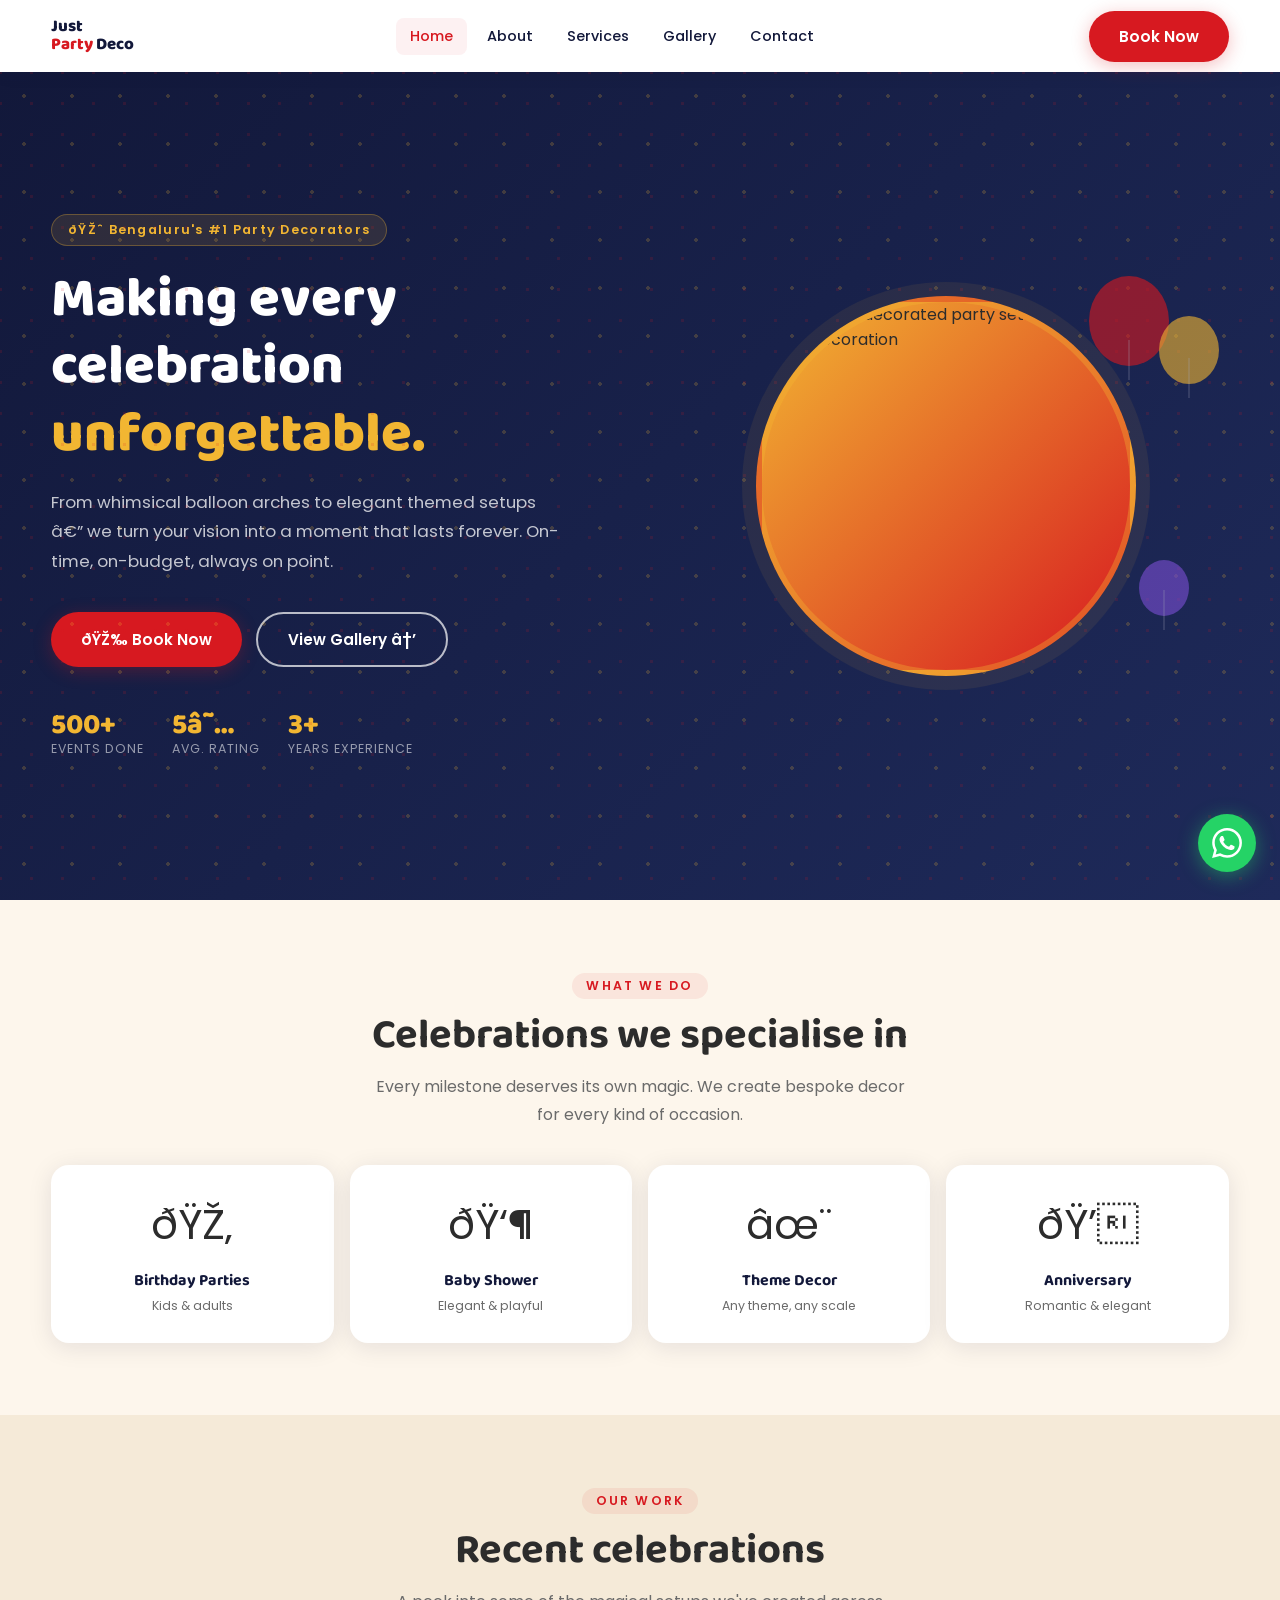
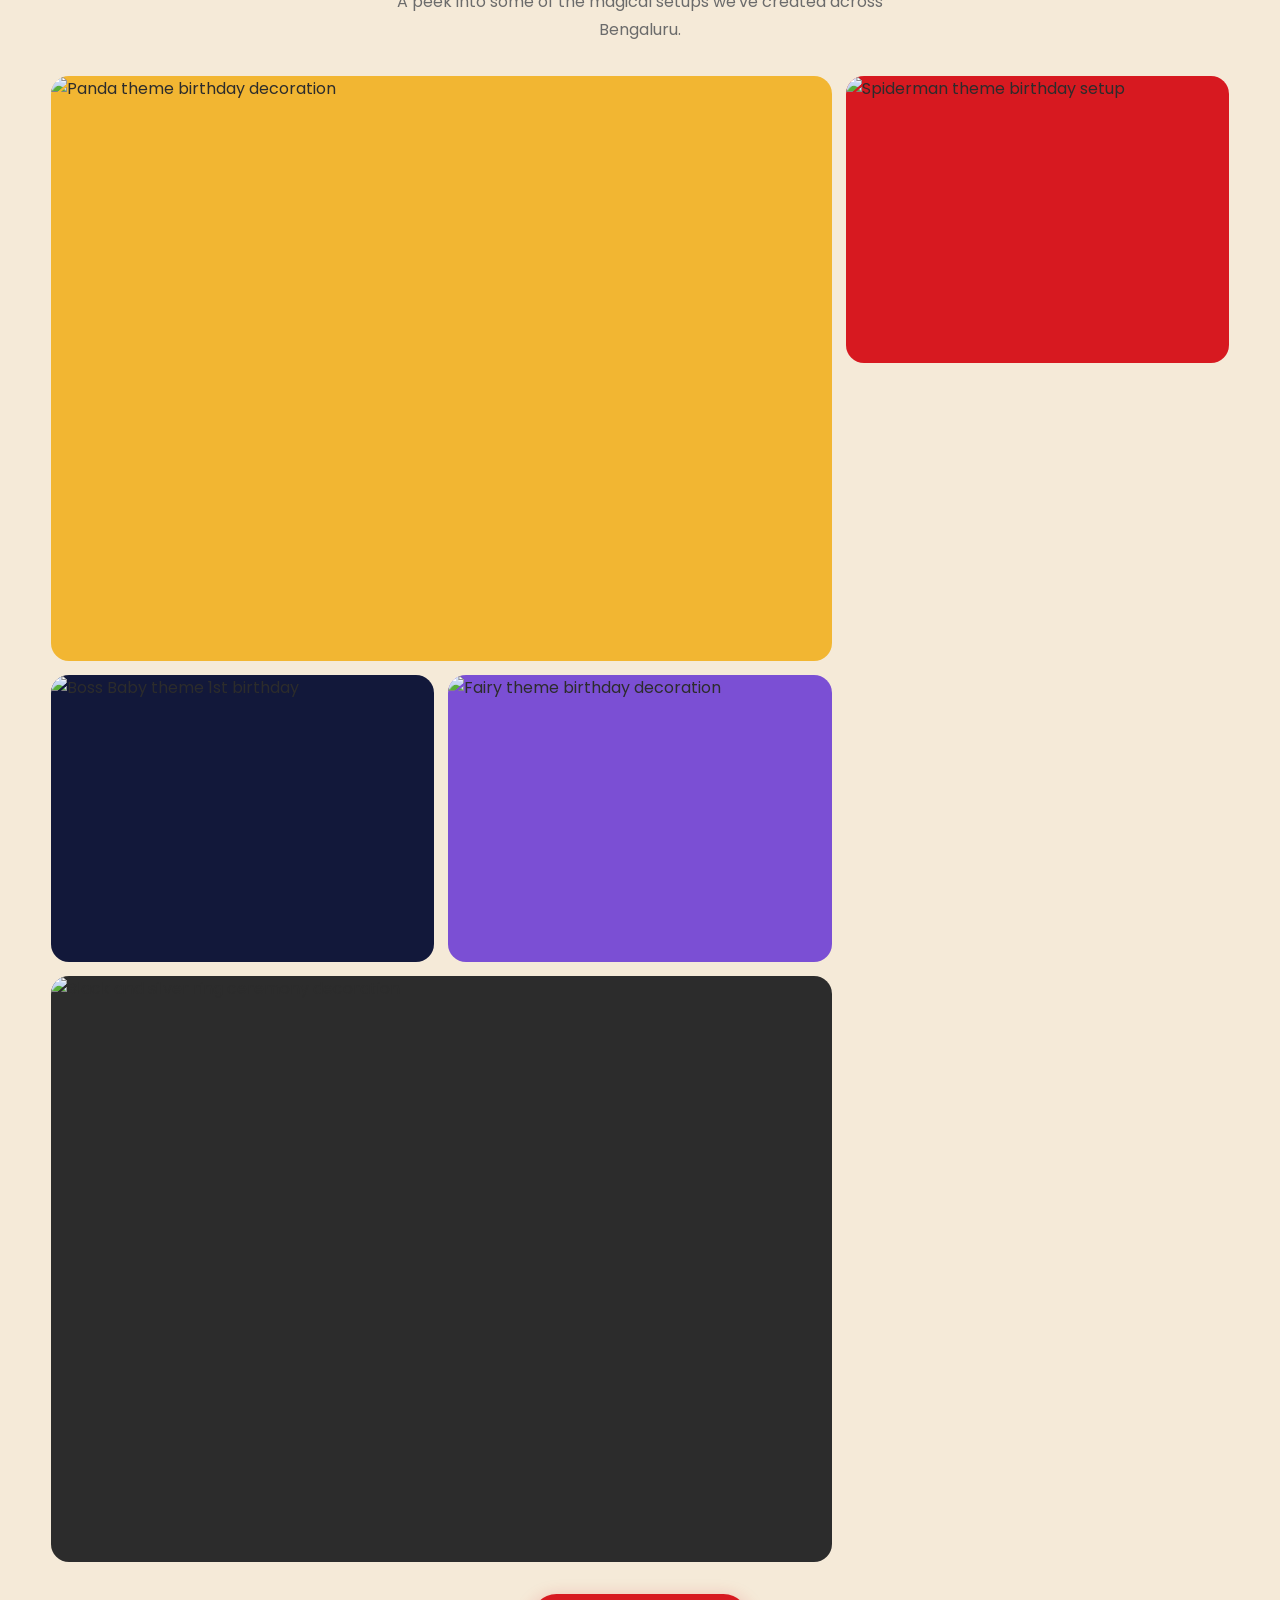
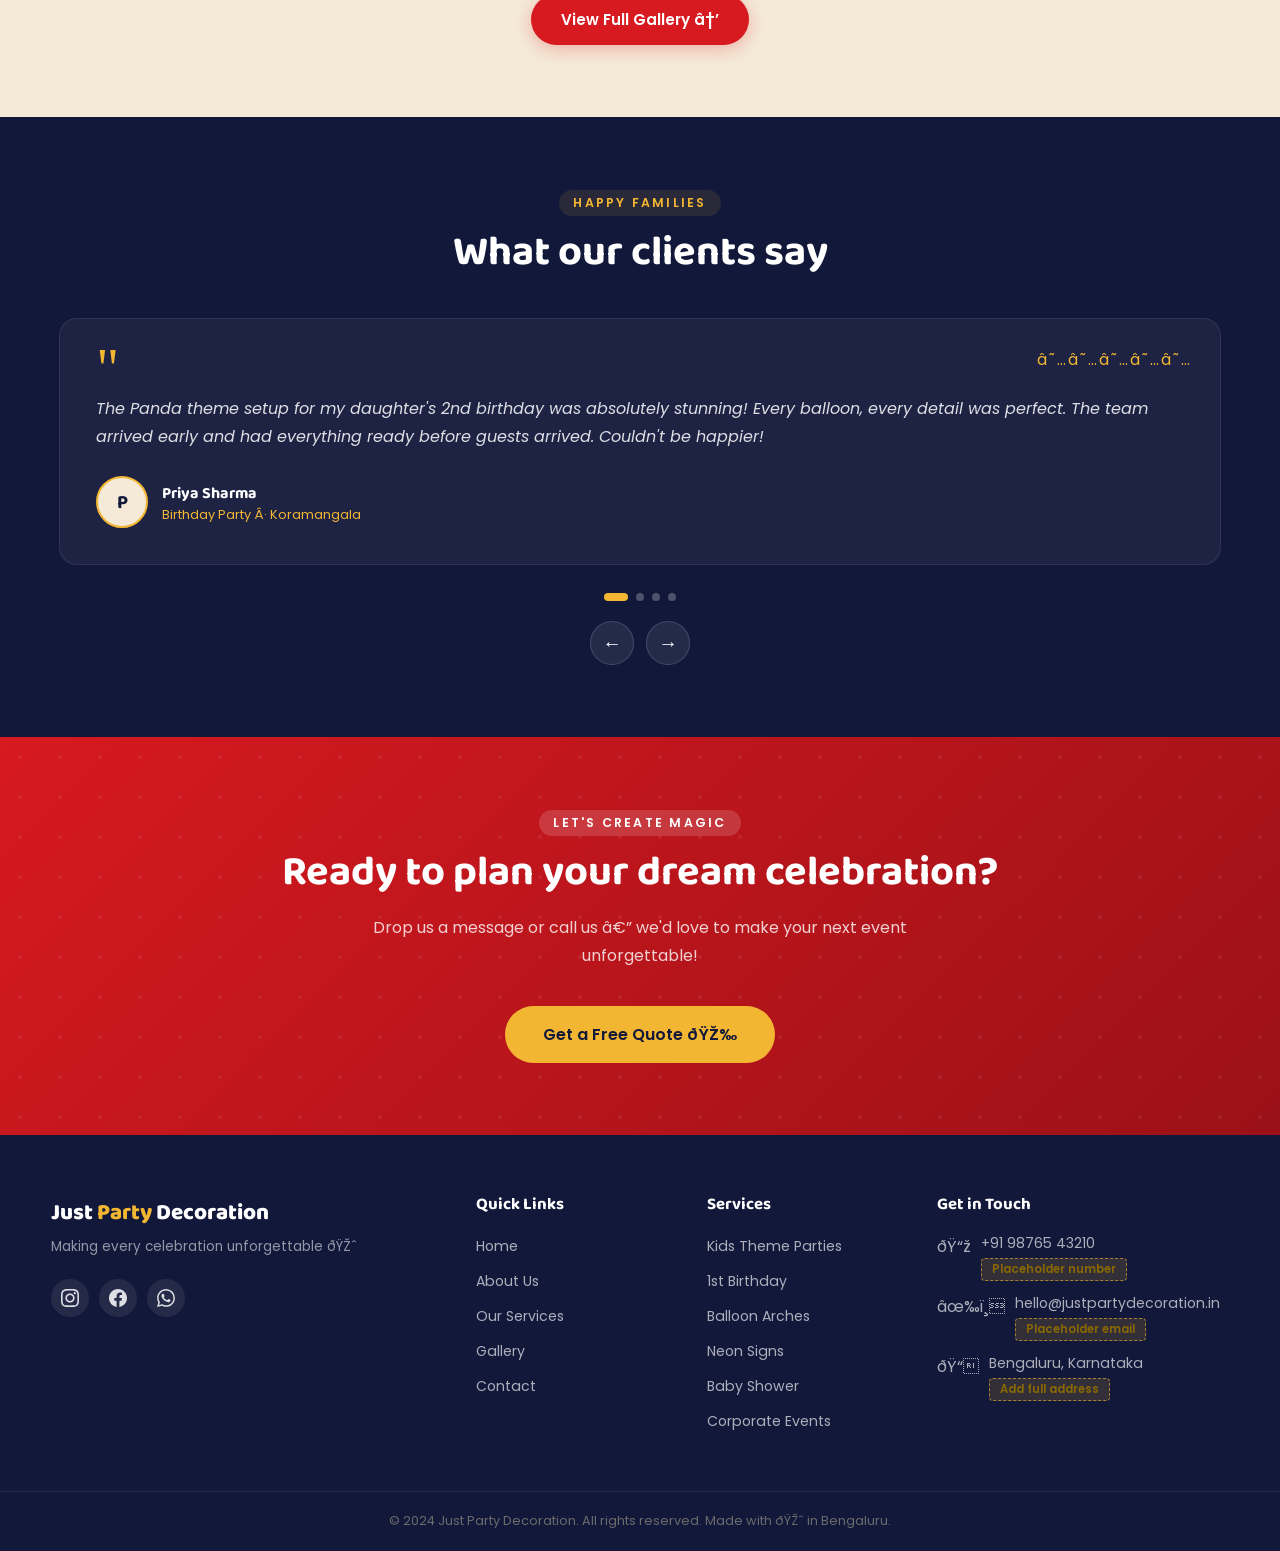
==== public/site/index.html @ d8de7f72 "updated commit" ====
﻿<!DOCTYPE html>
<html lang="en">
<head>
  <!-- â”€â”€ SEO Meta Tags â”€â”€â”€â”€â”€â”€â”€â”€â”€â”€â”€â”€â”€â”€â”€â”€â”€â”€â”€â”€â”€â”€â”€â”€â”€â”€â”€â”€â”€â”€â”€â”€â”€â”€â”€â”€â”€ -->
  <meta charset="UTF-8" />
  <meta name="viewport" content="width=device-width, initial-scale=1.0" />
  <title>Just Party Decoration â€“ Balloon & Party Decor in Bengaluru</title>
  <meta name="description" content="Just Party Decoration â€“ Bengaluru's favourite balloon & party decor specialists. Kids birthdays, baby showers, anniversaries, theme parties. Book now!" />
  <meta name="keywords" content="party decoration Bengaluru, balloon decoration, birthday decoration, baby shower decor, theme party Bengaluru" />
  <meta name="author" content="Just Party Decoration" />

  <!-- Open Graph -->
  <meta property="og:title" content="Just Party Decoration â€“ Making Every Celebration Unforgettable" />
  <meta property="og:description" content="Bengaluru's top balloon & party decor specialists. Personalised themes, on-time setup, guaranteed smiles." />
  <meta property="og:type" content="website" />
  <meta property="og:image" content="../asserts/logo.jpeg" />

  <!-- Favicon placeholder -->
  <link rel="icon" href="../asserts/logo.jpeg" type="image/jpeg" />

  <link rel="stylesheet" href="style.css" />
</head>
<body>

  <!-- â•â•â•â•â•â•â•â•â•â•â•â•â•â•â•â•â•â•â•â•â•â•â•â•â•â•â•â•â•â•â•â•â•â•â•â•â•â•â•â•â•â•â•â•â•â•â•â•â•â•â•â•â•â•â•
       NAVBAR
       â•â•â•â•â•â•â•â•â•â•â•â•â•â•â•â•â•â•â•â•â•â•â•â•â•â•â•â•â•â•â•â•â•â•â•â•â•â•â•â•â•â•â•â•â•â•â•â•â•â•â•â•â•â•â• -->
  <header class="navbar" role="banner">
    <div class="navbar__inner">
      <!-- Logo -->
      <a href="index.html" class="navbar__logo" aria-label="Just Party Decoration â€“ Home">
        <!-- PLACEHOLDER: Replace src with actual logo file path -->
        <img src="../asserts/logo.jpeg" alt="Just Party Decoration logo"
             onerror="this.style.display='none'" />
        <div class="navbar__logo-text">Just<br><span>Party</span> Deco</div>
      </a>

      <!-- Desktop links -->
      <nav class="navbar__links" aria-label="Main navigation">
        <a href="index.html">Home</a>
        <a href="about.html">About</a>
        <a href="services.html">Services</a>
        <a href="gallery.html">Gallery</a>
        <a href="contact.html">Contact</a>
      </nav>

      <!-- Desktop CTA -->
      <a href="contact.html" class="btn btn--primary navbar__cta">Book Now</a>

      <!-- Hamburger -->
      <button class="navbar__hamburger" aria-label="Toggle menu" aria-expanded="false">
        <span></span><span></span><span></span>
      </button>
    </div>

    <!-- Mobile menu -->
    <nav class="navbar__mobile" aria-label="Mobile navigation">
      <a href="index.html">Home</a>
      <a href="about.html">About</a>
      <a href="services.html">Services</a>
      <a href="gallery.html">Gallery</a>
      <a href="contact.html">Contact</a>
      <a href="contact.html" class="btn btn--primary">Book Now ðŸŽ‰</a>
    </nav>
  </header>

  <!-- â•â•â•â•â•â•â•â•â•â•â•â•â•â•â•â•â•â•â•â•â•â•â•â•â•â•â•â•â•â•â•â•â•â•â•â•â•â•â•â•â•â•â•â•â•â•â•â•â•â•â•â•â•â•â•
       HERO SECTION
       â•â•â•â•â•â•â•â•â•â•â•â•â•â•â•â•â•â•â•â•â•â•â•â•â•â•â•â•â•â•â•â•â•â•â•â•â•â•â•â•â•â•â•â•â•â•â•â•â•â•â•â•â•â•â• -->
  <main>
    <section class="hero" aria-label="Hero">
      <div class="container">
        <div class="hero__inner">
          <!-- Left: copy -->
          <div>
            <div class="hero__badge">ðŸŽˆ Bengaluru's #1 Party Decorators</div>
            <h1 class="hero__title">
              Making every celebration
              <span class="accent">unforgettable.</span>
            </h1>
            <p class="hero__subtitle">
              From whimsical balloon arches to elegant themed setups â€” we turn your vision
              into a moment that lasts forever. On-time, on-budget, always on point.
            </p>
            <div class="hero__ctas">
              <a href="contact.html" class="btn btn--primary">ðŸŽ‰ Book Now</a>
              <a href="gallery.html" class="btn btn--outline">View Gallery â†’</a>
            </div>
            <div class="hero__stats">
              <div class="hero__stat">
                <span class="hero__stat-num">500+</span>
                <span class="hero__stat-label">Events done</span>
              </div>
              <div class="hero__stat">
                <span class="hero__stat-num">5â˜…</span>
                <span class="hero__stat-label">Avg. rating</span>
              </div>
              <div class="hero__stat">
                <span class="hero__stat-num">3+</span>
                <span class="hero__stat-label">Years experience</span>
              </div>
            </div>
          </div>

          <!-- Right: visual -->
          <div class="hero__visual">
            <div class="balloon balloon--1"></div>
            <div class="balloon balloon--2"></div>
            <div class="balloon balloon--3"></div>
            <div class="hero__img-wrap">
              <!-- PLACEHOLDER: Replace with a real hero/featured event photo -->
              <img src="../asserts/1birthday.jpg"
                   alt="Beautifully decorated party setup by Just Party Decoration"
                   onerror="this.parentElement.style.background='linear-gradient(135deg,#F2B632,#D71920)'" />
            </div>
          </div>
        </div>
      </div>
    </section>

    <!-- â•â•â•â•â•â•â•â•â•â•â•â•â•â•â•â•â•â•â•â•â•â•â•â•â•â•â•â•â•â•â•â•â•â•â•â•â•â•â•â•â•â•â•â•â•â•â•â•â•â•â•
         CATEGORY TILES
         â•â•â•â•â•â•â•â•â•â•â•â•â•â•â•â•â•â•â•â•â•â•â•â•â•â•â•â•â•â•â•â•â•â•â•â•â•â•â•â•â•â•â•â•â•â•â•â•â•â•â• -->
    <section class="section" aria-labelledby="categories-heading">
      <div class="container text-center">
        <span class="section-label">What we do</span>
        <h2 id="categories-heading">Celebrations we specialise in</h2>
        <p style="max-width:540px;margin:12px auto 0;">
          Every milestone deserves its own magic. We create bespoke decor for every kind of occasion.
        </p>

        <div class="categories__grid">
          <div class="category-tile reveal delay-1">
            <span class="category-tile__icon">ðŸŽ‚</span>
            <div class="category-tile__name">Birthday Parties</div>
            <div class="category-tile__sub">Kids &amp; adults</div>
          </div>
          <div class="category-tile reveal delay-2">
            <span class="category-tile__icon">ðŸ‘¶</span>
            <div class="category-tile__name">Baby Shower</div>
            <div class="category-tile__sub">Elegant &amp; playful</div>
          </div>
          <div class="category-tile reveal delay-3">
            <span class="category-tile__icon">âœ¨</span>
            <div class="category-tile__name">Theme Decor</div>
            <div class="category-tile__sub">Any theme, any scale</div>
          </div>
          <div class="category-tile reveal delay-4">
            <span class="category-tile__icon">ðŸ’</span>
            <div class="category-tile__name">Anniversary</div>
            <div class="category-tile__sub">Romantic &amp; elegant</div>
          </div>
        </div>
      </div>
    </section>

    <!-- â•â•â•â•â•â•â•â•â•â•â•â•â•â•â•â•â•â•â•â•â•â•â•â•â•â•â•â•â•â•â•â•â•â•â•â•â•â•â•â•â•â•â•â•â•â•â•â•â•â•â•
         FEATURED PHOTOS
         â•â•â•â•â•â•â•â•â•â•â•â•â•â•â•â•â•â•â•â•â•â•â•â•â•â•â•â•â•â•â•â•â•â•â•â•â•â•â•â•â•â•â•â•â•â•â•â•â•â•â• -->
    <section class="section section--alt" aria-labelledby="photos-heading">
      <div class="container">
        <div class="text-center">
          <span class="section-label">Our work</span>
          <h2 id="photos-heading">Recent celebrations</h2>
          <p style="max-width:500px;margin:12px auto 0;">
            A peek into some of the magical setups we've created across Bengaluru.
          </p>
        </div>

        <div class="photos__grid mt-8">
          <!-- PLACEHOLDER: Replace src values with actual decor photo files -->
          <div class="photo-card photo-card--wide reveal">
            <img src="../asserts/1birthday.jpg" alt="Panda theme birthday decoration" loading="lazy"
                 onerror="this.parentElement.style.background='#F2B632'" />
            <div class="photo-card__overlay">
              <span class="photo-card__label">ðŸ¼ Panda Birthday</span>
            </div>
          </div>
          <div class="photo-card reveal delay-1">
            <img src="../asserts/1Birthdayimage.jpg" alt="Spiderman theme birthday setup" loading="lazy"
                 onerror="this.parentElement.style.background='#D71920'" />
            <div class="photo-card__overlay">
              <span class="photo-card__label">ðŸ•·ï¸ Spiderman Theme</span>
            </div>
          </div>
          <div class="photo-card reveal delay-2">
            <img src="../asserts/1stBirthday.jpg" alt="Boss Baby theme 1st birthday" loading="lazy"
                 onerror="this.parentElement.style.background='#12183A'" />
            <div class="photo-card__overlay">
              <span class="photo-card__label">ðŸ‘” Boss Baby</span>
            </div>
          </div>
          <div class="photo-card reveal delay-3">
            <img src="../asserts/3Birthday.jpg" alt="Fairy theme birthday decoration" loading="lazy"
                 onerror="this.parentElement.style.background='#7B4FD4'" />
            <div class="photo-card__overlay">
              <span class="photo-card__label">ðŸ§š Fairy Theme</span>
            </div>
          </div>
          <div class="photo-card photo-card--wide reveal delay-4">
            <img src="../asserts/Babyshower.jpg" alt="Black and silver ring ceremony decoration" loading="lazy"
                 onerror="this.parentElement.style.background='#2C2C2C'" />
            <div class="photo-card__overlay">
              <span class="photo-card__label">ðŸ’ Black &amp; Silver Elegance</span>
            </div>
          </div>
        </div>

        <div class="text-center mt-8">
          <a href="gallery.html" class="btn btn--primary">View Full Gallery â†’</a>
        </div>
      </div>
    </section>

    <!-- â•â•â•â•â•â•â•â•â•â•â•â•â•â•â•â•â•â•â•â•â•â•â•â•â•â•â•â•â•â•â•â•â•â•â•â•â•â•â•â•â•â•â•â•â•â•â•â•â•â•â•
         TESTIMONIALS SLIDER
         â•â•â•â•â•â•â•â•â•â•â•â•â•â•â•â•â•â•â•â•â•â•â•â•â•â•â•â•â•â•â•â•â•â•â•â•â•â•â•â•â•â•â•â•â•â•â•â•â•â•â• -->
    <section class="testimonials" aria-labelledby="testimonials-heading">
      <div class="container">
        <div class="text-center">
          <span class="section-label">Happy families</span>
          <h2 id="testimonials-heading">What our clients say</h2>
        </div>

        <div class="slider" role="region" aria-label="Testimonials">
          <div class="slider__track">

            <!-- Testimonial 1 -->
            <!-- PLACEHOLDER: Replace with real client testimonials -->
            <div class="testimonial-card">
              <div class="testimonial-card__inner">
                <span class="testimonial-card__stars">â˜…â˜…â˜…â˜…â˜…</span>
                <div class="testimonial-card__quote">"</div>
                <p class="testimonial-card__text">
                  The Panda theme setup for my daughter's 2nd birthday was absolutely stunning!
                  Every balloon, every detail was perfect. The team arrived early and had everything
                  ready before guests arrived. Couldn't be happier!
                </p>
                <div class="testimonial-card__author">
                  <div class="testimonial-card__avatar">P</div>
                  <div>
                    <div class="testimonial-card__name">Priya Sharma</div>
                    <!-- PLACEHOLDER: Client name -->
                    <div class="testimonial-card__event">Birthday Party Â· Koramangala</div>
                  </div>
                </div>
              </div>
            </div>

            <!-- Testimonial 2 -->
            <div class="testimonial-card">
              <div class="testimonial-card__inner">
                <span class="testimonial-card__stars">â˜…â˜…â˜…â˜…â˜…</span>
                <div class="testimonial-card__quote">"</div>
                <p class="testimonial-card__text">
                  Hired them for our baby shower and the jungle theme was beyond imagination!
                  So many guests asked for their contact. Super professional, great pricing,
                  and the quality of balloons was top-notch. Highly recommend!
                </p>
                <div class="testimonial-card__author">
                  <div class="testimonial-card__avatar">A</div>
                  <div>
                    <div class="testimonial-card__name">Ananya Reddy</div>
                    <!-- PLACEHOLDER: Client name -->
                    <div class="testimonial-card__event">Baby Shower Â· Whitefield</div>
                  </div>
                </div>
              </div>
            </div>

            <!-- Testimonial 3 -->
            <div class="testimonial-card">
              <div class="testimonial-card__inner">
                <span class="testimonial-card__stars">â˜…â˜…â˜…â˜…â˜…</span>
                <div class="testimonial-card__quote">"</div>
                <p class="testimonial-card__text">
                  Our 10th anniversary was made extra special with their black and gold
                  elegant setup. The neon sign was the cherry on top. Everything was
                  set up on time and looked like a magazine shoot. Thank you so much!
                </p>
                <div class="testimonial-card__author">
                  <div class="testimonial-card__avatar">R</div>
                  <div>
                    <div class="testimonial-card__name">Rohan &amp; Meera</div>
                    <!-- PLACEHOLDER: Client name -->
                    <div class="testimonial-card__event">Anniversary Â· Indiranagar</div>
                  </div>
                </div>
              </div>
            </div>

            <!-- Testimonial 4 -->
            <div class="testimonial-card">
              <div class="testimonial-card__inner">
                <span class="testimonial-card__stars">â˜…â˜…â˜…â˜…â˜…</span>
                <div class="testimonial-card__quote">"</div>
                <p class="testimonial-card__text">
                  Boss Baby theme for my son's 1st birthday was perfect! The attention to
                  detail, the colour coordination, the giant number balloon â€” everything
                  matched exactly what I'd pinned on Pinterest. Amazing work!
                </p>
                <div class="testimonial-card__author">
                  <div class="testimonial-card__avatar">S</div>
                  <div>
                    <div class="testimonial-card__name">Sneha Krishnan</div>
                    <!-- PLACEHOLDER: Client name -->
                    <div class="testimonial-card__event">1st Birthday Â· JP Nagar</div>
                  </div>
                </div>
              </div>
            </div>

          </div><!-- /.slider__track -->

          <div class="slider__dots" role="tablist" aria-label="Testimonial slides">
            <button class="slider__dot active" role="tab" aria-label="Slide 1"></button>
            <button class="slider__dot" role="tab" aria-label="Slide 2"></button>
            <button class="slider__dot" role="tab" aria-label="Slide 3"></button>
            <button class="slider__dot" role="tab" aria-label="Slide 4"></button>
          </div>

          <div class="slider__arrows">
            <button class="slider__arrow slider__arrow--prev" aria-label="Previous testimonial">&#8592;</button>
            <button class="slider__arrow slider__arrow--next" aria-label="Next testimonial">&#8594;</button>
          </div>
        </div>
      </div>
    </section>

    <!-- â•â•â•â•â•â•â•â•â•â•â•â•â•â•â•â•â•â•â•â•â•â•â•â•â•â•â•â•â•â•â•â•â•â•â•â•â•â•â•â•â•â•â•â•â•â•â•â•â•â•â•
         CTA BANNER
         â•â•â•â•â•â•â•â•â•â•â•â•â•â•â•â•â•â•â•â•â•â•â•â•â•â•â•â•â•â•â•â•â•â•â•â•â•â•â•â•â•â•â•â•â•â•â•â•â•â•â• -->
    <section class="cta-banner" aria-label="Call to action">
      <div class="container reveal">
        <span class="section-label" style="color:#fff;background:rgba(255,255,255,0.15);">Let's create magic</span>
        <h2>Ready to plan your dream celebration?</h2>
        <p>Drop us a message or call us â€” we'd love to make your next event unforgettable!</p>
        <a href="contact.html" class="btn btn--gold">Get a Free Quote ðŸŽ‰</a>
      </div>
    </section>
  </main>

  <!-- â•â•â•â•â•â•â•â•â•â•â•â•â•â•â•â•â•â•â•â•â•â•â•â•â•â•â•â•â•â•â•â•â•â•â•â•â•â•â•â•â•â•â•â•â•â•â•â•â•â•â•â•â•â•â•
       FOOTER
       â•â•â•â•â•â•â•â•â•â•â•â•â•â•â•â•â•â•â•â•â•â•â•â•â•â•â•â•â•â•â•â•â•â•â•â•â•â•â•â•â•â•â•â•â•â•â•â•â•â•â•â•â•â•â• -->
  <footer class="footer" role="contentinfo">
    <div class="container">
      <div class="footer__grid">

        <!-- Brand column -->
        <div>
          <!-- PLACEHOLDER: Replace with actual logo -->
          <img src="../asserts/logo.jpeg" alt="Just Party Decoration logo" class="footer__brand-logo"
               onerror="this.style.display='none'" />
          <div class="footer__brand-name">Just <span>Party</span> Decoration</div>
          <p class="footer__tagline">Making every celebration unforgettable ðŸŽˆ</p>
          <div class="footer__socials">
            <!-- PLACEHOLDER: Replace # with actual social media URLs -->
            <a href="#" class="footer__social-link" aria-label="Instagram" rel="noopener noreferrer">
              <svg viewBox="0 0 24 24" fill="currentColor" width="18" height="18"><path d="M12 2.163c3.204 0 3.584.012 4.85.07 3.252.148 4.771 1.691 4.919 4.919.058 1.265.069 1.645.069 4.849 0 3.205-.012 3.584-.069 4.849-.149 3.225-1.664 4.771-4.919 4.919-1.266.058-1.644.07-4.85.07-3.204 0-3.584-.012-4.849-.07-3.26-.149-4.771-1.699-4.919-4.92-.058-1.265-.07-1.644-.07-4.849 0-3.204.013-3.583.07-4.849.149-3.227 1.664-4.771 4.919-4.919 1.266-.057 1.645-.069 4.849-.069zm0-2.163c-3.259 0-3.667.014-4.947.072-4.358.2-6.78 2.618-6.98 6.98-.059 1.281-.073 1.689-.073 4.948 0 3.259.014 3.668.072 4.948.2 4.358 2.618 6.78 6.98 6.98 1.281.058 1.689.072 4.948.072 3.259 0 3.668-.014 4.948-.072 4.354-.2 6.782-2.618 6.979-6.98.059-1.28.073-1.689.073-4.948 0-3.259-.014-3.667-.072-4.947-.196-4.354-2.617-6.78-6.979-6.98-1.281-.059-1.69-.073-4.949-.073zm0 5.838c-3.403 0-6.162 2.759-6.162 6.162s2.759 6.163 6.162 6.163 6.162-2.759 6.162-6.163c0-3.403-2.759-6.162-6.162-6.162zm0 10.162c-2.209 0-4-1.79-4-4 0-2.209 1.791-4 4-4s4 1.791 4 4c0 2.21-1.791 4-4 4zm6.406-11.845c-.796 0-1.441.645-1.441 1.44s.645 1.44 1.441 1.44c.795 0 1.439-.645 1.439-1.44s-.644-1.44-1.439-1.44z"/></svg>
            </a>
            <a href="#" class="footer__social-link" aria-label="Facebook" rel="noopener noreferrer">
              <svg viewBox="0 0 24 24" fill="currentColor" width="18" height="18"><path d="M24 12.073c0-6.627-5.373-12-12-12s-12 5.373-12 12c0 5.99 4.388 10.954 10.125 11.854v-8.385H7.078v-3.47h3.047V9.43c0-3.007 1.792-4.669 4.533-4.669 1.312 0 2.686.235 2.686.235v2.953H15.83c-1.491 0-1.956.925-1.956 1.874v2.25h3.328l-.532 3.47h-2.796v8.385C19.612 23.027 24 18.062 24 12.073z"/></svg>
            </a>
            <a href="#" class="footer__social-link" aria-label="WhatsApp" rel="noopener noreferrer">
              <svg viewBox="0 0 24 24" fill="currentColor" width="18" height="18"><path d="M17.472 14.382c-.297-.149-1.758-.867-2.03-.967-.273-.099-.471-.148-.67.15-.197.297-.767.966-.94 1.164-.173.199-.347.223-.644.075-.297-.15-1.255-.463-2.39-1.475-.883-.788-1.48-1.761-1.653-2.059-.173-.297-.018-.458.13-.606.134-.133.298-.347.446-.52.149-.174.198-.298.298-.497.099-.198.05-.371-.025-.52-.075-.149-.669-1.612-.916-2.207-.242-.579-.487-.5-.669-.51-.173-.008-.371-.01-.57-.01-.198 0-.52.074-.792.372-.272.297-1.04 1.016-1.04 2.479 0 1.462 1.065 2.875 1.213 3.074.149.198 2.096 3.2 5.077 4.487.709.306 1.262.489 1.694.625.712.227 1.36.195 1.871.118.571-.085 1.758-.719 2.006-1.413.248-.694.248-1.289.173-1.413-.074-.124-.272-.198-.57-.347m-5.421 7.403h-.004a9.87 9.87 0 01-5.031-1.378l-.361-.214-3.741.982.998-3.648-.235-.374a9.86 9.86 0 01-1.51-5.26c.001-5.45 4.436-9.884 9.888-9.884 2.64 0 5.122 1.03 6.988 2.898a9.825 9.825 0 012.893 6.994c-.003 5.45-4.437 9.884-9.885 9.884m8.413-18.297A11.815 11.815 0 0012.05 0C5.495 0 .16 5.335.157 11.892c0 2.096.547 4.142 1.588 5.945L.057 24l6.305-1.654a11.882 11.882 0 005.683 1.448h.005c6.554 0 11.89-5.335 11.893-11.893a11.821 11.821 0 00-3.48-8.413z"/></svg>
            </a>
          </div>
        </div>

        <!-- Quick links -->
        <div>
          <h3 class="footer__heading">Quick Links</h3>
          <ul class="footer__links">
            <li><a href="index.html">Home</a></li>
            <li><a href="about.html">About Us</a></li>
            <li><a href="services.html">Our Services</a></li>
            <li><a href="gallery.html">Gallery</a></li>
            <li><a href="contact.html">Contact</a></li>
          </ul>
        </div>

        <!-- Services -->
        <div>
          <h3 class="footer__heading">Services</h3>
          <ul class="footer__links">
            <li><a href="services.html">Kids Theme Parties</a></li>
            <li><a href="services.html">1st Birthday</a></li>
            <li><a href="services.html">Balloon Arches</a></li>
            <li><a href="services.html">Neon Signs</a></li>
            <li><a href="services.html">Baby Shower</a></li>
            <li><a href="services.html">Corporate Events</a></li>
          </ul>
        </div>

        <!-- Contact -->
        <div>
          <h3 class="footer__heading">Get in Touch</h3>
          <!-- PLACEHOLDER: Replace with actual contact details -->
          <div class="footer__contact-item">
            <span>ðŸ“ž</span>
            <span>+91 98765 43210<br><small class="placeholder-notice">Placeholder number</small></span>
          </div>
          <div class="footer__contact-item">
            <span>âœ‰ï¸</span>
            <span>hello@justpartydecoration.in<br><small class="placeholder-notice">Placeholder email</small></span>
          </div>
          <div class="footer__contact-item">
            <span>ðŸ“</span>
            <span>Bengaluru, Karnataka<br><small class="placeholder-notice">Add full address</small></span>
          </div>
        </div>

      </div>
    </div>
    <div class="footer__bottom">
      <p>&copy; 2024 Just Party Decoration. All rights reserved. Made with ðŸŽˆ in Bengaluru.</p>
    </div>
  </footer>

  <!-- Floating WhatsApp Button -->
  <a href="#" class="wa-float" aria-label="Chat on WhatsApp" target="_blank" rel="noopener noreferrer">
    <svg viewBox="0 0 24 24" xmlns="http://www.w3.org/2000/svg">
      <path d="M17.472 14.382c-.297-.149-1.758-.867-2.03-.967-.273-.099-.471-.148-.67.15-.197.297-.767.966-.94 1.164-.173.199-.347.223-.644.075-.297-.15-1.255-.463-2.39-1.475-.883-.788-1.48-1.761-1.653-2.059-.173-.297-.018-.458.13-.606.134-.133.298-.347.446-.52.149-.174.198-.298.298-.497.099-.198.05-.371-.025-.52-.075-.149-.669-1.612-.916-2.207-.242-.579-.487-.5-.669-.51-.173-.008-.371-.01-.57-.01-.198 0-.52.074-.792.372-.272.297-1.04 1.016-1.04 2.479 0 1.462 1.065 2.875 1.213 3.074.149.198 2.096 3.2 5.077 4.487.709.306 1.262.489 1.694.625.712.227 1.36.195 1.871.118.571-.085 1.758-.719 2.006-1.413.248-.694.248-1.289.173-1.413-.074-.124-.272-.198-.57-.347m-5.421 7.403h-.004a9.87 9.87 0 01-5.031-1.378l-.361-.214-3.741.982.998-3.648-.235-.374a9.86 9.86 0 01-1.51-5.26c.001-5.45 4.436-9.884 9.888-9.884 2.64 0 5.122 1.03 6.988 2.898a9.825 9.825 0 012.893 6.994c-.003 5.45-4.437 9.884-9.885 9.884m8.413-18.297A11.815 11.815 0 0012.05 0C5.495 0 .16 5.335.157 11.892c0 2.096.547 4.142 1.588 5.945L.057 24l6.305-1.654a11.882 11.882 0 005.683 1.448h.005c6.554 0 11.89-5.335 11.893-11.893a11.821 11.821 0 00-3.48-8.413z"/>
    </svg>
  </a>

  <script src="script.js"></script>
</body>
</html>
---- public/site/style.css ----
/* ============================================================
   Just Party Decoration – style.css
   Brand: Red #D71920 | Navy #12183A | Gold #F2B632 | Cream #FDF6EC
   Fonts: Baloo 2 (headings) · Poppins (body)
   Mobile-first, responsive
   ============================================================ */

/* --- Google Fonts ------------------------------------------ */
@import url('https://fonts.googleapis.com/css2?family=Baloo+2:wght@400;600;700;800&family=Poppins:wght@300;400;500;600&display=swap');

/* --- CSS Custom Properties ---------------------------------- */
:root {
  --red:    #D71920;
  --navy:   #12183A;
  --gold:   #F2B632;
  --cream:  #FDF6EC;
  --cream2: #F5EAD8;
  --white:  #FFFFFF;
  --text:   #2C2C2C;
  --text-light: #6B6B6B;
  --shadow: 0 4px 24px rgba(18,24,58,0.10);
  --shadow-hover: 0 8px 32px rgba(18,24,58,0.18);
  --radius: 18px;
  --radius-sm: 10px;
  --transition: 0.3s cubic-bezier(0.4,0,0.2,1);
  --navbar-h: 72px;
  --font-heading: 'Baloo 2', cursive;
  --font-body: 'Poppins', sans-serif;
}

/* --- Reset / Base ------------------------------------------ */
*, *::before, *::after { box-sizing: border-box; margin: 0; padding: 0; }

html { scroll-behavior: smooth; font-size: 16px; }

body {
  font-family: var(--font-body);
  background: var(--cream);
  color: var(--text);
  min-height: 100vh;
  overflow-x: hidden;
}

img { display: block; max-width: 100%; height: auto; }
a  { color: inherit; text-decoration: none; }
ul { list-style: none; }
button { font-family: var(--font-body); cursor: pointer; border: none; outline: none; }

/* --- Typography -------------------------------------------- */
h1, h2, h3, h4 { font-family: var(--font-heading); line-height: 1.2; }

h1 { font-size: clamp(2rem, 6vw, 3.5rem); font-weight: 800; }
h2 { font-size: clamp(1.6rem, 4vw, 2.6rem); font-weight: 700; }
h3 { font-size: clamp(1.2rem, 3vw, 1.6rem); font-weight: 600; }

p  { line-height: 1.75; color: var(--text-light); }

.section-label {
  display: inline-block;
  font-family: var(--font-body);
  font-size: 0.78rem;
  font-weight: 600;
  letter-spacing: 0.18em;
  text-transform: uppercase;
  color: var(--red);
  background: rgba(215,25,32,0.08);
  padding: 4px 14px;
  border-radius: 100px;
  margin-bottom: 12px;
}

/* --- Layout helpers ---------------------------------------- */
.container { width: 92%; max-width: 1180px; margin-inline: auto; }
.section    { padding: 72px 0; }
.section--alt { background: var(--cream2); }
.section--dark { background: var(--navy); color: var(--white); }
.section--dark p { color: rgba(255,255,255,0.75); }

.text-center { text-align: center; }

.btn {
  display: inline-flex;
  align-items: center;
  gap: 8px;
  padding: 14px 30px;
  border-radius: 100px;
  font-family: var(--font-body);
  font-size: 0.95rem;
  font-weight: 600;
  transition: var(--transition);
  white-space: nowrap;
}

.btn--primary {
  background: var(--red);
  color: var(--white);
  box-shadow: 0 4px 18px rgba(215,25,32,0.28);
}
.btn--primary:hover {
  background: #b8141a;
  transform: translateY(-2px);
  box-shadow: 0 8px 28px rgba(215,25,32,0.38);
}

.btn--outline {
  background: transparent;
  color: var(--white);
  border: 2px solid rgba(255,255,255,0.7);
}
.btn--outline:hover {
  background: rgba(255,255,255,0.12);
  border-color: var(--white);
}

.btn--gold {
  background: var(--gold);
  color: var(--navy);
}
.btn--gold:hover {
  background: #e0a620;
  transform: translateY(-2px);
}

/* ============================================================
   NAVBAR
   ============================================================ */
.navbar {
  position: sticky;
  top: 0;
  z-index: 1000;
  background: var(--white);
  box-shadow: 0 2px 16px rgba(18,24,58,0.08);
  height: var(--navbar-h);
  display: flex;
  align-items: center;
}

.navbar__inner {
  display: flex;
  align-items: center;
  justify-content: space-between;
  width: 92%;
  max-width: 1180px;
  margin-inline: auto;
}

.navbar__logo {
  display: flex;
  align-items: center;
  gap: 10px;
}

.navbar__logo img {
  height: 56px;
  width: 56px;
  object-fit: contain;
  border-radius: 50%;
  box-shadow: 0 8px 18px rgba(18,24,58,0.08);
}

/* Fallback logo text when image is missing */
.navbar__logo-text {
  font-family: var(--font-heading);
  font-size: 1.05rem;
  font-weight: 800;
  color: var(--navy);
  line-height: 1.1;
}
.navbar__logo-text span { color: var(--red); }

.navbar__links {
  display: none;
  gap: 6px;
}

.navbar__links a {
  font-size: 0.9rem;
  font-weight: 500;
  color: var(--navy);
  padding: 8px 14px;
  border-radius: 8px;
  transition: var(--transition);
}
.navbar__links a:hover,
.navbar__links a.active {
  color: var(--red);
  background: rgba(215,25,32,0.06);
}

.navbar__cta {
  display: none;
}

.navbar__hamburger {
  background: none;
  border: none;
  cursor: pointer;
  padding: 6px;
  display: flex;
  flex-direction: column;
  gap: 5px;
}
.navbar__hamburger span {
  display: block;
  width: 26px;
  height: 2.5px;
  background: var(--navy);
  border-radius: 2px;
  transition: var(--transition);
}
.navbar__hamburger.open span:nth-child(1) { transform: translateY(7.5px) rotate(45deg); }
.navbar__hamburger.open span:nth-child(2) { opacity: 0; }
.navbar__hamburger.open span:nth-child(3) { transform: translateY(-7.5px) rotate(-45deg); }

/* Mobile nav dropdown */
.navbar__mobile {
  display: none;
  flex-direction: column;
  background: var(--white);
  border-top: 1px solid var(--cream2);
  padding: 16px 24px 24px;
  gap: 4px;
  position: absolute;
  top: var(--navbar-h);
  left: 0;
  right: 0;
  box-shadow: 0 8px 24px rgba(18,24,58,0.10);
  z-index: 999;
}
.navbar__mobile.open { display: flex; }
.navbar__mobile a {
  font-size: 1rem;
  font-weight: 500;
  color: var(--navy);
  padding: 12px 8px;
  border-bottom: 1px solid var(--cream2);
  transition: color var(--transition);
}
.navbar__mobile a:hover { color: var(--red); }
.navbar__mobile .btn {
  margin-top: 12px;
  justify-content: center;
}

/* Desktop nav reveal */
@media (min-width: 768px) {
  .navbar__links { display: flex; }
  .navbar__cta   { display: flex; }
  .navbar__hamburger { display: none; }
}

/* ============================================================
   FOOTER
   ============================================================ */
.footer {
  background: var(--navy);
  color: rgba(255,255,255,0.85);
  padding: 60px 0 0;
}

.footer__grid {
  display: grid;
  gap: 36px;
  grid-template-columns: 1fr;
}

.footer__brand-logo {
  height: 72px;
  width: auto;
  object-fit: contain;
  margin-bottom: 16px;
  border-radius: 50%;
}
.footer__brand-name {
  font-family: var(--font-heading);
  font-size: 1.4rem;
  font-weight: 800;
  color: var(--white);
  margin-bottom: 4px;
}
.footer__brand-name span { color: var(--gold); }
.footer__tagline { font-size: 0.85rem; color: rgba(255,255,255,0.55); margin-bottom: 20px; }

.footer__socials {
  display: flex;
  gap: 10px;
}
.footer__social-link {
  width: 38px; height: 38px;
  border-radius: 50%;
  background: rgba(255,255,255,0.08);
  display: flex; align-items: center; justify-content: center;
  transition: var(--transition);
  font-size: 1.1rem;
}
.footer__social-link:hover { background: var(--gold); color: var(--navy); }

.footer__heading {
  font-family: var(--font-heading);
  font-size: 1.05rem;
  font-weight: 700;
  color: var(--white);
  margin-bottom: 18px;
}

.footer__links li { margin-bottom: 10px; }
.footer__links a  {
  font-size: 0.88rem;
  color: rgba(255,255,255,0.65);
  transition: color var(--transition);
}
.footer__links a:hover { color: var(--gold); }

.footer__contact-item {
  display: flex; gap: 10px; align-items: flex-start;
  margin-bottom: 12px;
  font-size: 0.88rem;
  color: rgba(255,255,255,0.65);
}
.footer__contact-item span:first-child {
  font-size: 1rem; margin-top: 1px; flex-shrink: 0;
}

.footer__bottom {
  margin-top: 48px;
  padding: 18px 0;
  border-top: 1px solid rgba(255,255,255,0.08);
  text-align: center;
  font-size: 0.8rem;
  color: rgba(255,255,255,0.4);
}

@media (min-width: 600px) {
  .footer__grid { grid-template-columns: 1fr 1fr; }
}
@media (min-width: 960px) {
  .footer__grid { grid-template-columns: 2fr 1fr 1fr 1.5fr; }
}

/* ============================================================
   FLOATING WHATSAPP BUTTON
   ============================================================ */
.wa-float {
  position: fixed;
  bottom: 28px;
  right: 24px;
  z-index: 900;
  width: 58px; height: 58px;
  background: #25D366;
  border-radius: 50%;
  display: flex; align-items: center; justify-content: center;
  box-shadow: 0 4px 20px rgba(37,211,102,0.45);
  transition: var(--transition);
  animation: wa-bounce 2.5s ease-in-out infinite;
}
.wa-float:hover {
  transform: scale(1.1);
  box-shadow: 0 8px 28px rgba(37,211,102,0.55);
  animation: none;
}
.wa-float svg { width: 30px; height: 30px; fill: var(--white); }

@keyframes wa-bounce {
  0%,100% { transform: translateY(0); }
  50%      { transform: translateY(-8px); }
}

/* ============================================================
   SCROLL REVEAL
   ============================================================ */
.reveal {
  opacity: 0;
  transform: translateY(36px);
  transition: opacity 0.65s ease, transform 0.65s ease;
}
.reveal.visible {
  opacity: 1;
  transform: translateY(0);
}
.reveal-left  { opacity: 0; transform: translateX(-36px); transition: opacity 0.65s ease, transform 0.65s ease; }
.reveal-right { opacity: 0; transform: translateX( 36px); transition: opacity 0.65s ease, transform 0.65s ease; }
.reveal-left.visible,
.reveal-right.visible { opacity: 1; transform: translateX(0); }

/* Stagger delays */
.delay-1 { transition-delay: 0.1s; }
.delay-2 { transition-delay: 0.2s; }
.delay-3 { transition-delay: 0.3s; }
.delay-4 { transition-delay: 0.4s; }
.delay-5 { transition-delay: 0.5s; }

/* ============================================================
   HERO (HOME)
   ============================================================ */
.hero {
  position: relative;
  min-height: calc(100svh - var(--navbar-h));
  background: linear-gradient(135deg, var(--navy) 0%, #1e2a5a 100%);
  display: flex;
  align-items: center;
  overflow: hidden;
  padding: 60px 0;
}

/* Confetti dots decoration */
.hero::before {
  content: '';
  position: absolute;
  inset: 0;
  background-image:
    radial-gradient(circle, rgba(242,182,50,0.2) 2px, transparent 2px),
    radial-gradient(circle, rgba(215,25,32,0.15) 1.5px, transparent 1.5px);
  background-size: 48px 48px, 31px 31px;
  background-position: 0 0, 16px 16px;
  pointer-events: none;
}

.hero__inner {
  display: grid;
  gap: 48px;
  align-items: center;
}

.hero__badge {
  display: inline-flex;
  align-items: center;
  gap: 8px;
  background: rgba(242,182,50,0.12);
  border: 1px solid rgba(242,182,50,0.3);
  color: var(--gold);
  font-size: 0.8rem;
  font-weight: 600;
  letter-spacing: 0.1em;
  padding: 6px 16px;
  border-radius: 100px;
  margin-bottom: 20px;
}

.hero__title {
  color: var(--white);
  margin-bottom: 20px;
}
.hero__title .accent { color: var(--gold); display: block; }

.hero__subtitle {
  color: rgba(255,255,255,0.75);
  font-size: 1.05rem;
  margin-bottom: 36px;
  max-width: 520px;
}

.hero__ctas { display: flex; flex-wrap: wrap; gap: 14px; margin-bottom: 44px; }

.hero__stats {
  display: flex;
  gap: 28px;
  flex-wrap: wrap;
}
.hero__stat { display: flex; flex-direction: column; }
.hero__stat-num {
  font-family: var(--font-heading);
  font-size: 1.8rem;
  font-weight: 800;
  color: var(--gold);
  line-height: 1;
}
.hero__stat-label {
  font-size: 0.78rem;
  color: rgba(255,255,255,0.55);
  text-transform: uppercase;
  letter-spacing: 0.08em;
}

.hero__visual {
  position: relative;
  display: flex;
  justify-content: center;
}

/* Balloon decoration elements */
.balloon {
  position: absolute;
  border-radius: 50%;
  opacity: 0.6;
  animation: float-balloon 6s ease-in-out infinite;
}
.balloon--1 { width: 80px; height: 90px; background: var(--red); top: -20px; right: 60px; animation-delay: 0s; }
.balloon--2 { width: 60px; height: 68px; background: var(--gold); top: 20px; right: 10px; animation-delay: 1.2s; }
.balloon--3 { width: 50px; height: 56px; background: #7B4FD4; bottom: 60px; right: 40px; animation-delay: 2.4s; }

.balloon::after {
  content: '';
  position: absolute;
  bottom: -14px;
  left: 50%;
  width: 1px;
  height: 40px;
  background: rgba(255,255,255,0.4);
  transform: translateX(-50%);
}

@keyframes float-balloon {
  0%,100% { transform: translateY(0) rotate(-3deg); }
  50%      { transform: translateY(-20px) rotate(3deg); }
}

.hero__img-wrap {
  width: min(380px, 90vw);
  height: min(380px, 90vw);
  border-radius: 50%;
  overflow: hidden;
  border: 6px solid rgba(242,182,50,0.35);
  box-shadow: 0 0 0 14px rgba(242,182,50,0.08);
  background: var(--cream2);
}
.hero__img-wrap img {
  width: 100%; height: 100%; object-fit: cover;
}

@media (min-width: 840px) {
  .hero__inner { grid-template-columns: 1fr 1fr; }
  .hero__subtitle { margin-bottom: 36px; }
}

/* ============================================================
   CATEGORY TILES
   ============================================================ */
.categories__grid {
  display: grid;
  grid-template-columns: repeat(2, 1fr);
  gap: 16px;
  margin-top: 36px;
}

@media (min-width: 640px) {
  .categories__grid { grid-template-columns: repeat(4, 1fr); }
}

.category-tile {
  background: var(--white);
  border-radius: var(--radius);
  padding: 28px 16px;
  text-align: center;
  box-shadow: var(--shadow);
  transition: var(--transition);
  cursor: default;
}
.category-tile:hover {
  transform: translateY(-6px);
  box-shadow: var(--shadow-hover);
}

.category-tile__icon {
  font-size: 2.6rem;
  margin-bottom: 12px;
  display: block;
}
.category-tile__name {
  font-family: var(--font-heading);
  font-size: 1rem;
  font-weight: 700;
  color: var(--navy);
  margin-bottom: 4px;
}
.category-tile__sub {
  font-size: 0.78rem;
  color: var(--text-light);
}

/* ============================================================
   FEATURED PHOTOS GRID
   ============================================================ */
.photos__grid {
  display: grid;
  gap: 14px;
  grid-template-columns: 1fr 1fr;
  margin-top: 36px;
}

@media (min-width: 640px) {
  .photos__grid { grid-template-columns: repeat(3, 1fr); }
}
@media (min-width: 960px) {
  .photos__grid { grid-template-columns: repeat(3, 1fr); }
  .photos__grid .photo-card--wide { grid-column: span 2; }
}

.photo-card {
  border-radius: var(--radius);
  overflow: hidden;
  aspect-ratio: 4/3;
  background: var(--cream2);
  position: relative;
}
.photo-card--tall { aspect-ratio: 3/4; }

.photo-card img {
  width: 100%; height: 100%; object-fit: cover;
  transition: transform 0.5s ease;
}
.photo-card:hover img { transform: scale(1.05); }

.photo-card__overlay {
  position: absolute;
  inset: 0;
  background: linear-gradient(to top, rgba(18,24,58,0.7) 0%, transparent 55%);
  display: flex;
  align-items: flex-end;
  padding: 16px;
  opacity: 0;
  transition: var(--transition);
}
.photo-card:hover .photo-card__overlay { opacity: 1; }
.photo-card__label {
  font-size: 0.85rem;
  font-weight: 600;
  color: var(--white);
}

/* ============================================================
   TESTIMONIAL SLIDER
   ============================================================ */
.testimonials { background: var(--navy); padding: 72px 0; }
.testimonials .section-label { color: var(--gold); background: rgba(242,182,50,0.1); }
.testimonials h2 { color: var(--white); }

.slider {
  position: relative;
  overflow: hidden;
  margin-top: 40px;
}

.slider__track {
  display: flex;
  transition: transform 0.5s cubic-bezier(0.4,0,0.2,1);
}

.testimonial-card {
  min-width: 100%;
  padding: 0 8px;
}

.testimonial-card__inner {
  background: rgba(255,255,255,0.05);
  border: 1px solid rgba(255,255,255,0.08);
  border-radius: var(--radius);
  padding: 36px;
  position: relative;
}

.testimonial-card__quote {
  font-size: 3.5rem;
  color: var(--gold);
  font-family: Georgia, serif;
  line-height: 0.5;
  margin-bottom: 12px;
}

.testimonial-card__text {
  font-size: 1rem;
  line-height: 1.8;
  color: rgba(255,255,255,0.85);
  margin-bottom: 24px;
  font-style: italic;
}

.testimonial-card__author {
  display: flex;
  align-items: center;
  gap: 14px;
}
.testimonial-card__avatar {
  width: 52px; height: 52px;
  border-radius: 50%;
  object-fit: cover;
  border: 2px solid var(--gold);
  background: var(--cream2);
  display: flex; align-items: center; justify-content: center;
  font-family: var(--font-heading);
  font-weight: 700;
  color: var(--navy);
  font-size: 1.2rem;
  overflow: hidden;
}
.testimonial-card__name {
  font-family: var(--font-heading);
  font-size: 1rem;
  font-weight: 700;
  color: var(--white);
}
.testimonial-card__event {
  font-size: 0.8rem;
  color: var(--gold);
}

.testimonial-card__stars {
  position: absolute;
  top: 28px; right: 28px;
  color: var(--gold);
  font-size: 1rem;
  letter-spacing: 2px;
}

.slider__dots {
  display: flex;
  justify-content: center;
  gap: 8px;
  margin-top: 28px;
}
.slider__dot {
  width: 8px; height: 8px;
  border-radius: 50%;
  background: rgba(255,255,255,0.25);
  border: none;
  cursor: pointer;
  transition: var(--transition);
}
.slider__dot.active {
  background: var(--gold);
  width: 24px;
  border-radius: 4px;
}

.slider__arrows {
  display: flex;
  justify-content: center;
  gap: 12px;
  margin-top: 20px;
}
.slider__arrow {
  width: 44px; height: 44px;
  border-radius: 50%;
  background: rgba(255,255,255,0.08);
  color: var(--white);
  font-size: 1.2rem;
  border: 1px solid rgba(255,255,255,0.15);
  display: flex; align-items: center; justify-content: center;
  cursor: pointer;
  transition: var(--transition);
}
.slider__arrow:hover { background: var(--gold); color: var(--navy); border-color: var(--gold); }

/* ============================================================
   CTA BANNER
   ============================================================ */
.cta-banner {
  background: linear-gradient(135deg, var(--red) 0%, #9B1117 100%);
  padding: 72px 0;
  text-align: center;
  position: relative;
  overflow: hidden;
}
.cta-banner::before {
  content: '';
  position: absolute;
  inset: 0;
  background-image: radial-gradient(circle, rgba(255,255,255,0.07) 2px, transparent 2px);
  background-size: 40px 40px;
  pointer-events: none;
}
.cta-banner h2 { color: var(--white); }
.cta-banner p  { color: rgba(255,255,255,0.8); margin: 16px auto 36px; max-width: 540px; }
.cta-banner .btn--gold { font-size: 1rem; padding: 16px 38px; }

/* ============================================================
   ABOUT PAGE
   ============================================================ */
.about-hero {
  background: linear-gradient(160deg, var(--navy) 0%, #1e2a5a 100%);
  padding: 80px 0 72px;
  position: relative;
  overflow: hidden;
}
.about-hero::before {
  content: '';
  position: absolute;
  inset: 0;
  background-image: radial-gradient(circle, rgba(242,182,50,0.12) 2px, transparent 2px);
  background-size: 36px 36px;
  pointer-events: none;
}
.about-hero h1 { color: var(--white); margin-bottom: 16px; }
.about-hero p  { color: rgba(255,255,255,0.75); max-width: 600px; font-size: 1.05rem; }

.founder {
  display: grid;
  gap: 48px;
  align-items: center;
}

.founder__img-wrap {
  display: flex;
  justify-content: center;
}
.founder__img-circle {
  width: min(280px, 80vw);
  height: min(280px, 80vw);
  border-radius: 50%;
  overflow: hidden;
  border: 5px solid var(--gold);
  box-shadow: 0 0 0 12px rgba(242,182,50,0.12), var(--shadow-hover);
  background: var(--cream2);
  position: relative;
}
.founder__img-circle img {
  width: 100%; height: 100%; object-fit: cover;
}
.founder__badge {
  position: absolute;
  bottom: 10px; right: -8px;
  background: var(--red);
  color: var(--white);
  font-size: 0.75rem;
  font-weight: 600;
  padding: 6px 14px;
  border-radius: 100px;
  box-shadow: var(--shadow);
  white-space: nowrap;
}

.founder__content { }
.founder__name {
  font-family: var(--font-heading);
  font-size: 1.8rem;
  font-weight: 800;
  color: var(--navy);
  margin-bottom: 4px;
}
.founder__title {
  color: var(--red);
  font-size: 0.9rem;
  font-weight: 600;
  letter-spacing: 0.06em;
  margin-bottom: 20px;
}
.founder__bio p { margin-bottom: 14px; }

@media (min-width: 768px) {
  .founder { grid-template-columns: 1fr 2fr; }
}

/* Value Cards */
.values__grid {
  display: grid;
  gap: 20px;
  grid-template-columns: 1fr;
  margin-top: 36px;
}
@media (min-width: 500px) {
  .values__grid { grid-template-columns: repeat(2, 1fr); }
}
@media (min-width: 900px) {
  .values__grid { grid-template-columns: repeat(3, 1fr); }
}

.value-card {
  background: var(--white);
  border-radius: var(--radius);
  padding: 32px 24px;
  box-shadow: var(--shadow);
  transition: var(--transition);
  border-bottom: 4px solid transparent;
}
.value-card:hover {
  transform: translateY(-6px);
  box-shadow: var(--shadow-hover);
  border-bottom-color: var(--gold);
}
.value-card__icon { font-size: 2.4rem; margin-bottom: 14px; }
.value-card__title {
  font-family: var(--font-heading);
  font-size: 1.15rem;
  font-weight: 700;
  color: var(--navy);
  margin-bottom: 8px;
}
.value-card__desc { font-size: 0.9rem; }

/* Story Section */
.story {
  display: grid;
  gap: 36px;
  align-items: center;
}
@media (min-width: 768px) {
  .story { grid-template-columns: 1fr 1fr; }
}
.story__img {
  border-radius: var(--radius);
  overflow: hidden;
  aspect-ratio: 4/3;
  background: var(--cream2);
}
.story__img img { width: 100%; height: 100%; object-fit: cover; }

/* ============================================================
   SERVICES PAGE
   ============================================================ */
.services-hero {
  background: linear-gradient(135deg, var(--red) 0%, #9B1117 100%);
  padding: 80px 0;
  text-align: center;
  position: relative; overflow: hidden;
}
.services-hero::before {
  content: '';
  position: absolute; inset: 0;
  background-image: radial-gradient(circle, rgba(255,255,255,0.07) 2px, transparent 2px);
  background-size: 38px 38px;
  pointer-events: none;
}
.services-hero h1 { color: var(--white); margin-bottom: 14px; }
.services-hero p  { color: rgba(255,255,255,0.8); max-width: 560px; margin: 0 auto; }

.services__grid {
  display: grid;
  gap: 24px;
  grid-template-columns: 1fr;
  margin-top: 40px;
}
@media (min-width: 600px)  { .services__grid { grid-template-columns: repeat(2, 1fr); } }
@media (min-width: 960px)  { .services__grid { grid-template-columns: repeat(3, 1fr); } }

.service-card {
  background: var(--white);
  border-radius: var(--radius);
  overflow: hidden;
  box-shadow: var(--shadow);
  transition: var(--transition);
  display: flex;
  flex-direction: column;
}
.service-card:hover {
  transform: translateY(-8px);
  box-shadow: var(--shadow-hover);
}

.service-card__img {
  aspect-ratio: 16/10;
  background: var(--cream2);
  overflow: hidden;
  position: relative;
}
.service-card__img img {
  width: 100%; height: 100%; object-fit: cover;
  transition: transform 0.5s ease;
}
.service-card:hover .service-card__img img { transform: scale(1.06); }

.service-card__tag {
  position: absolute;
  top: 12px; left: 12px;
  background: var(--red);
  color: var(--white);
  font-size: 0.72rem;
  font-weight: 600;
  padding: 4px 12px;
  border-radius: 100px;
  text-transform: uppercase;
  letter-spacing: 0.06em;
}

.service-card__body { padding: 24px; flex: 1; display: flex; flex-direction: column; }
.service-card__icon { font-size: 2rem; margin-bottom: 10px; }
.service-card__title {
  font-family: var(--font-heading);
  font-size: 1.2rem;
  font-weight: 700;
  color: var(--navy);
  margin-bottom: 8px;
}
.service-card__desc { font-size: 0.9rem; margin-bottom: 16px; flex: 1; }
.service-card__features {
  display: flex; flex-wrap: wrap; gap: 6px;
  margin-bottom: 20px;
}
.service-card__feature {
  font-size: 0.75rem;
  background: rgba(18,24,58,0.06);
  color: var(--navy);
  padding: 4px 12px;
  border-radius: 100px;
  font-weight: 500;
}
.service-card__cta { align-self: flex-start; }

/* Process Steps */
.process__steps {
  display: grid;
  gap: 20px;
  margin-top: 36px;
}
@media (min-width: 640px) { .process__steps { grid-template-columns: repeat(2, 1fr); } }
@media (min-width: 960px) { .process__steps { grid-template-columns: repeat(4, 1fr); } }

.process-step {
  text-align: center;
  padding: 28px 20px;
  position: relative;
}
.process-step::after {
  content: '→';
  position: absolute;
  right: -14px;
  top: 36px;
  font-size: 1.5rem;
  color: var(--gold);
  display: none;
}
@media (min-width: 960px) {
  .process-step:not(:last-child)::after { display: block; }
}

.process-step__num {
  width: 52px; height: 52px;
  border-radius: 50%;
  background: var(--gold);
  color: var(--navy);
  font-family: var(--font-heading);
  font-size: 1.3rem;
  font-weight: 800;
  display: flex; align-items: center; justify-content: center;
  margin: 0 auto 16px;
}
.process-step__title {
  font-family: var(--font-heading);
  font-weight: 700;
  color: var(--navy);
  margin-bottom: 6px;
}
.process-step__desc { font-size: 0.88rem; }

/* ============================================================
   GALLERY PAGE
   ============================================================ */
.gallery-hero {
  background: linear-gradient(135deg, var(--navy) 0%, #1e2a5a 100%);
  padding: 72px 0;
  text-align: center;
}
.gallery-hero h1 { color: var(--white); margin-bottom: 14px; }
.gallery-hero p  { color: rgba(255,255,255,0.7); }

/* Filter buttons */
.gallery-filters {
  display: flex;
  justify-content: center;
  flex-wrap: wrap;
  gap: 10px;
  margin: 36px 0 24px;
}
.filter-btn {
  padding: 10px 22px;
  border-radius: 100px;
  font-family: var(--font-body);
  font-size: 0.88rem;
  font-weight: 600;
  background: var(--white);
  color: var(--navy);
  border: 2px solid transparent;
  cursor: pointer;
  transition: var(--transition);
  box-shadow: 0 2px 8px rgba(18,24,58,0.06);
}
.filter-btn:hover,
.filter-btn.active {
  background: var(--navy);
  color: var(--white);
  border-color: var(--navy);
}
.filter-btn.active { background: var(--red); border-color: var(--red); }

/* Gallery Grid */
.gallery__grid {
  display: grid;
  gap: 14px;
  grid-template-columns: repeat(2, 1fr);
}
@media (min-width: 640px) { .gallery__grid { grid-template-columns: repeat(3, 1fr); } }
@media (min-width: 960px) { .gallery__grid { grid-template-columns: repeat(3, 1fr); } }

.gallery-item {
  border-radius: var(--radius-sm);
  overflow: hidden;
  aspect-ratio: 1;
  background: var(--cream2);
  position: relative;
  cursor: pointer;
  transition: var(--transition);
}
.gallery-item.hidden { display: none; }
.gallery-item:hover { transform: scale(1.02); box-shadow: var(--shadow-hover); }

.gallery-item img {
  width: 100%; height: 100%; object-fit: cover;
  transition: transform 0.5s ease;
}
.gallery-item:hover img { transform: scale(1.08); }

.gallery-item__overlay {
  position: absolute; inset: 0;
  background: linear-gradient(to top, rgba(18,24,58,0.85) 0%, transparent 50%);
  display: flex;
  flex-direction: column;
  justify-content: flex-end;
  padding: 14px;
  opacity: 0;
  transition: var(--transition);
}
.gallery-item:hover .gallery-item__overlay { opacity: 1; }
.gallery-item__title {
  font-family: var(--font-heading);
  font-size: 0.95rem;
  font-weight: 700;
  color: var(--white);
  margin-bottom: 2px;
}
.gallery-item__tag {
  font-size: 0.72rem;
  color: var(--gold);
  text-transform: uppercase;
  letter-spacing: 0.08em;
}

.gallery-item__zoom {
  position: absolute;
  top: 10px; right: 10px;
  width: 34px; height: 34px;
  background: rgba(255,255,255,0.15);
  backdrop-filter: blur(4px);
  border-radius: 50%;
  display: flex; align-items: center; justify-content: center;
  color: var(--white);
  font-size: 0.9rem;
  opacity: 0;
  transition: var(--transition);
}
.gallery-item:hover .gallery-item__zoom { opacity: 1; }

/* Lightbox */
.lightbox {
  display: none;
  position: fixed; inset: 0;
  z-index: 2000;
  background: rgba(18,24,58,0.95);
  align-items: center;
  justify-content: center;
  padding: 20px;
  backdrop-filter: blur(8px);
}
.lightbox.open { display: flex; }

.lightbox__content {
  position: relative;
  max-width: 900px;
  width: 100%;
}
.lightbox__img-wrap {
  border-radius: var(--radius);
  overflow: hidden;
  max-height: 80vh;
  background: var(--cream2);
}
.lightbox__img-wrap img {
  width: 100%; max-height: 80vh; object-fit: contain;
}
.lightbox__caption {
  text-align: center;
  color: rgba(255,255,255,0.8);
  margin-top: 14px;
  font-size: 0.9rem;
}
.lightbox__close {
  position: absolute;
  top: -16px; right: -16px;
  width: 44px; height: 44px;
  border-radius: 50%;
  background: var(--red);
  color: var(--white);
  font-size: 1.3rem;
  display: flex; align-items: center; justify-content: center;
  cursor: pointer;
  border: none;
  transition: var(--transition);
}
.lightbox__close:hover { transform: scale(1.1); }
.lightbox__prev,
.lightbox__next {
  position: fixed;
  top: 50%;
  transform: translateY(-50%);
  background: rgba(255,255,255,0.1);
  border: 1px solid rgba(255,255,255,0.2);
  color: var(--white);
  width: 48px; height: 48px;
  border-radius: 50%;
  display: flex; align-items: center; justify-content: center;
  font-size: 1.2rem;
  cursor: pointer;
  transition: var(--transition);
}
.lightbox__prev:hover,
.lightbox__next:hover { background: var(--gold); color: var(--navy); }
.lightbox__prev { left: 12px; }
.lightbox__next { right: 12px; }

/* ============================================================
   CONTACT PAGE
   ============================================================ */
.contact-hero {
  background: linear-gradient(135deg, var(--gold) 0%, #d49a1c 100%);
  padding: 80px 0;
  text-align: center;
}
.contact-hero h1 { color: var(--navy); }
.contact-hero p  { color: rgba(18,24,58,0.7); max-width: 540px; margin: 14px auto 0; }

.contact-layout {
  display: grid;
  gap: 40px;
  align-items: start;
  margin-top: 48px;
}
@media (min-width: 860px) {
  .contact-layout { grid-template-columns: 1fr 1.4fr; }
}

/* Info sidebar */
.contact-info__item {
  display: flex;
  gap: 16px;
  align-items: flex-start;
  margin-bottom: 28px;
}
.contact-info__icon {
  width: 48px; height: 48px; flex-shrink: 0;
  border-radius: 12px;
  background: rgba(215,25,32,0.08);
  display: flex; align-items: center; justify-content: center;
  font-size: 1.3rem;
  color: var(--red);
}
.contact-info__label {
  font-family: var(--font-heading);
  font-size: 0.95rem;
  font-weight: 700;
  color: var(--navy);
  margin-bottom: 2px;
}
.contact-info__value {
  font-size: 0.88rem;
  color: var(--text-light);
  line-height: 1.5;
}

.map-placeholder {
  border-radius: var(--radius);
  overflow: hidden;
  height: 220px;
  background: var(--cream2);
  border: 2px dashed rgba(18,24,58,0.15);
  display: flex; align-items: center; justify-content: center;
  flex-direction: column;
  gap: 8px;
  margin-top: 28px;
  color: var(--text-light);
  font-size: 0.9rem;
  text-align: center;
}
.map-placeholder span { font-size: 2rem; }

/* Enquiry Form */
.enquiry-form {
  background: var(--white);
  border-radius: var(--radius);
  padding: 36px;
  box-shadow: var(--shadow);
}

.form-row {
  display: grid;
  gap: 16px;
  margin-bottom: 16px;
}
@media (min-width: 500px) {
  .form-row--2 { grid-template-columns: 1fr 1fr; }
}

.form-group { display: flex; flex-direction: column; gap: 6px; }

.form-group label {
  font-size: 0.82rem;
  font-weight: 600;
  color: var(--navy);
  text-transform: uppercase;
  letter-spacing: 0.06em;
}

.form-group input,
.form-group select,
.form-group textarea {
  font-family: var(--font-body);
  font-size: 0.95rem;
  padding: 12px 16px;
  border: 1.5px solid rgba(18,24,58,0.12);
  border-radius: var(--radius-sm);
  background: var(--cream);
  color: var(--text);
  outline: none;
  transition: border-color var(--transition), box-shadow var(--transition);
  -webkit-appearance: none;
}
.form-group input:focus,
.form-group select:focus,
.form-group textarea:focus {
  border-color: var(--red);
  box-shadow: 0 0 0 3px rgba(215,25,32,0.08);
}
.form-group input.error,
.form-group select.error,
.form-group textarea.error {
  border-color: var(--red);
}
.form-group textarea { resize: vertical; min-height: 110px; }

.form-error {
  font-size: 0.78rem;
  color: var(--red);
  display: none;
}
.form-error.show { display: block; }

.form-submit {
  display: flex; align-items: center; gap: 10px;
  margin-top: 20px;
}
.form-submit .btn { flex: 1; justify-content: center; }
.form-note {
  margin-top: 12px;
  font-size: 0.78rem;
  color: var(--text-light);
  text-align: center;
}

/* ============================================================
   PAGE HEADER (reusable inner-page banner)
   ============================================================ */
.page-header {
  background: linear-gradient(135deg, var(--navy) 0%, #1e2a5a 100%);
  padding: 64px 0;
  text-align: center;
}
.page-header h1 { color: var(--white); }
.page-header p  { color: rgba(255,255,255,0.7); margin-top: 12px; max-width: 540px; margin-inline: auto; }

/* Breadcrumb */
.breadcrumb {
  display: flex;
  justify-content: center;
  gap: 6px;
  font-size: 0.82rem;
  color: rgba(255,255,255,0.5);
  margin-bottom: 18px;
}
.breadcrumb a { color: var(--gold); }
.breadcrumb span { color: rgba(255,255,255,0.35); }

/* ============================================================
   PLACEHOLDER notice
   ============================================================ */
.placeholder-notice {
  display: inline-block;
  background: rgba(242,182,50,0.15);
  border: 1px dashed rgba(242,182,50,0.6);
  color: #8a6800;
  font-size: 0.72rem;
  font-weight: 600;
  padding: 2px 10px;
  border-radius: 4px;
  margin-top: 4px;
}

/* ============================================================
   UTILITY
   ============================================================ */
.mt-4  { margin-top: 16px; }
.mt-8  { margin-top: 32px; }
.mt-12 { margin-top: 48px; }
.mb-4  { margin-bottom: 16px; }
.sr-only {
  position: absolute; width: 1px; height: 1px;
  padding: 0; margin: -1px; overflow: hidden;
  clip: rect(0,0,0,0); white-space: nowrap; border: 0;
}

/* scrollbar */
::-webkit-scrollbar { width: 6px; }
::-webkit-scrollbar-track { background: var(--cream2); }
::-webkit-scrollbar-thumb { background: rgba(18,24,58,0.25); border-radius: 3px; }
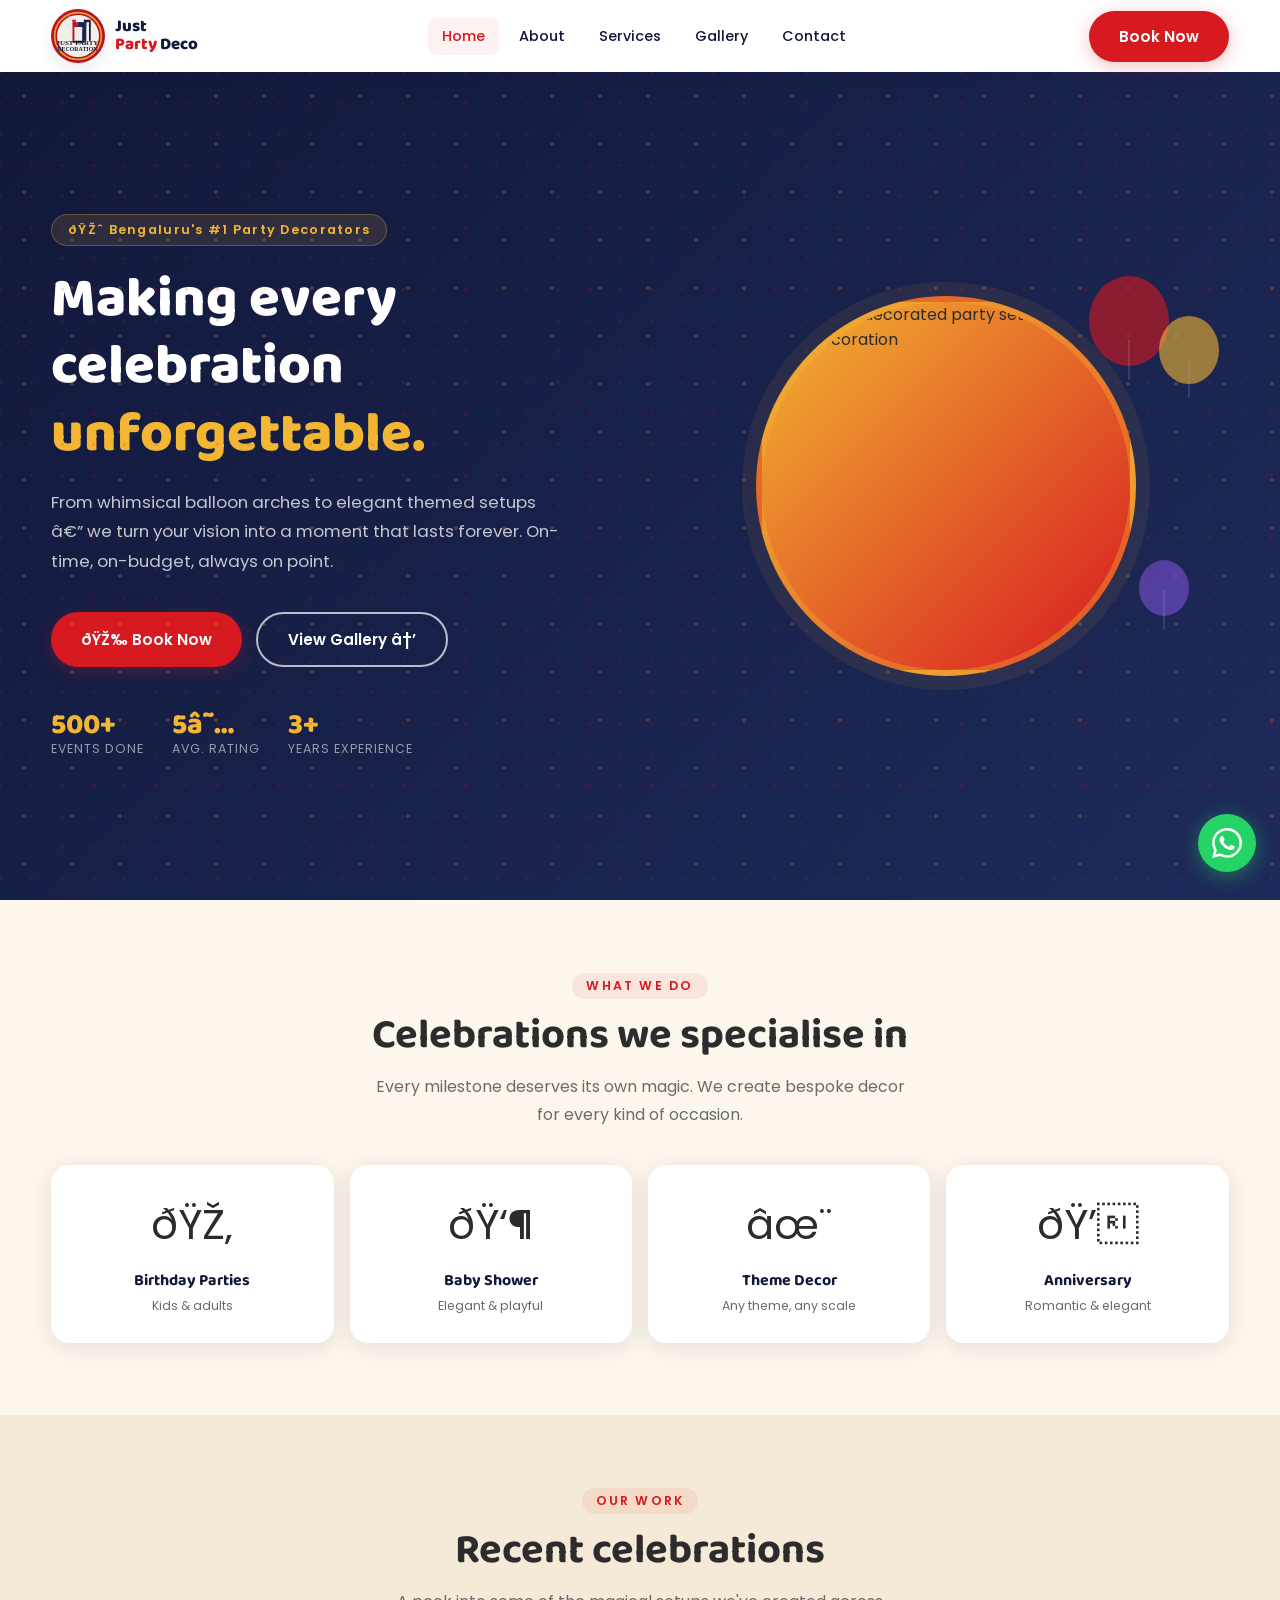
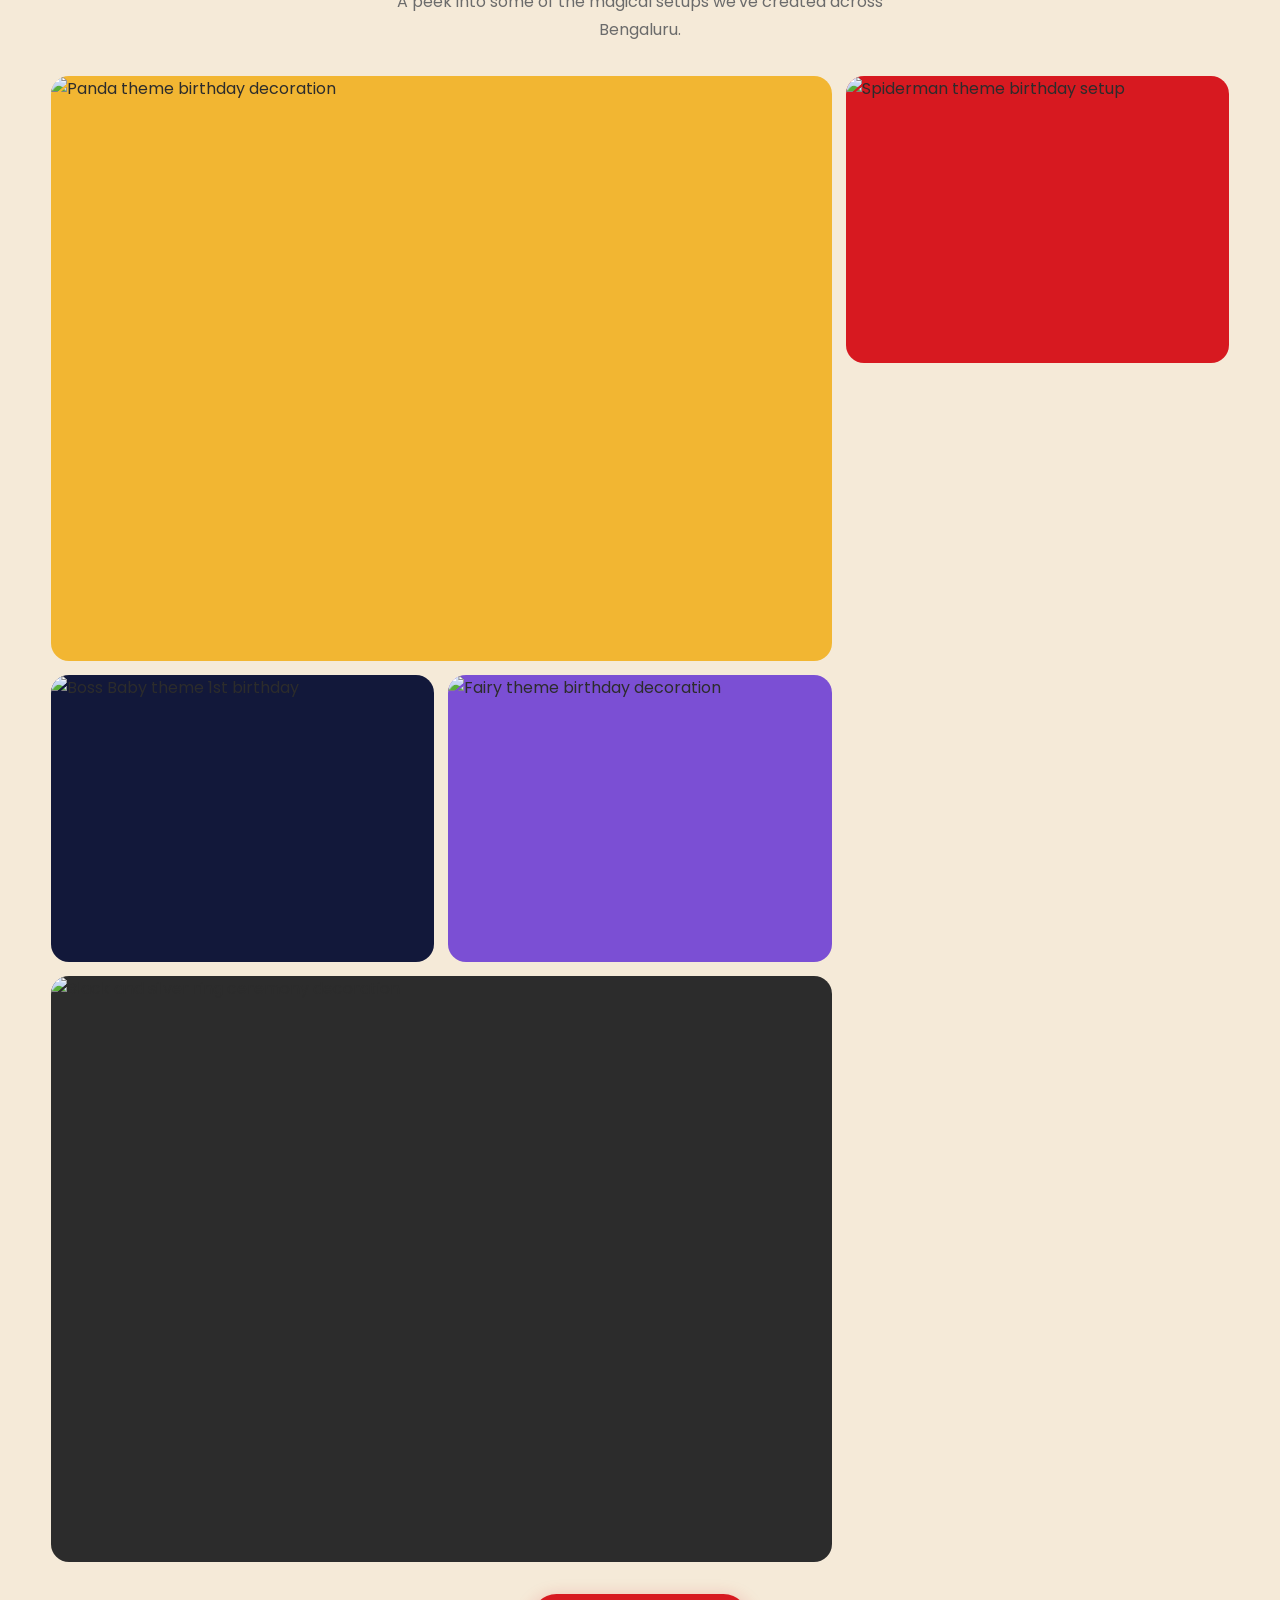
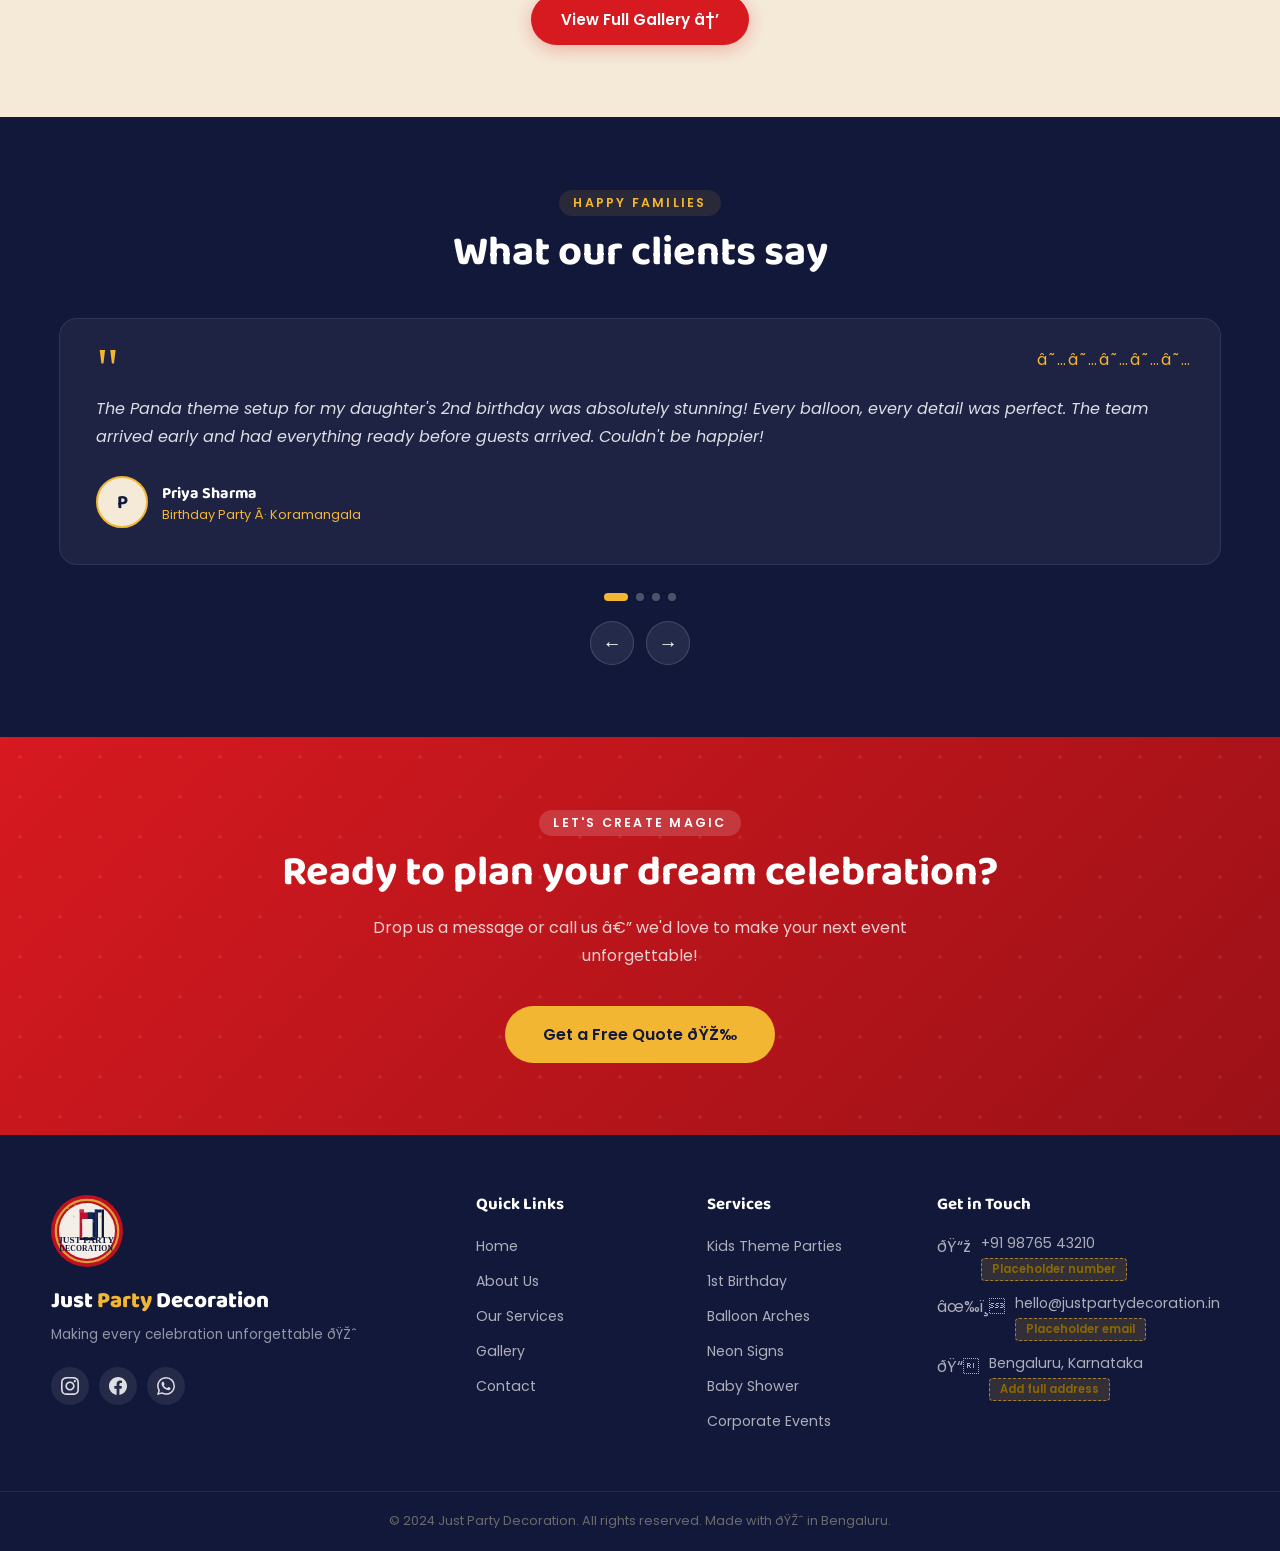
==== commit c4994b65: "updated commit" ====
--- a/public/site/index.html
+++ b/public/site/index.html
@@ -13,10 +13,10 @@
   <meta property="og:title" content="Just Party Decoration â€“ Making Every Celebration Unforgettable" />
   <meta property="og:description" content="Bengaluru's top balloon & party decor specialists. Personalised themes, on-time setup, guaranteed smiles." />
   <meta property="og:type" content="website" />
-  <meta property="og:image" content="../asserts/logo.jpeg" />
+  <meta property="og:image" content="../asserts/just-party-logo.svg" />
 
   <!-- Favicon placeholder -->
-  <link rel="icon" href="../asserts/logo.jpeg" type="image/jpeg" />
+  <link rel="icon" href="../asserts/just-party-logo.svg" type="image/svg+xml" />
 
   <link rel="stylesheet" href="style.css" />
 </head>
@@ -30,7 +30,7 @@
       <!-- Logo -->
       <a href="index.html" class="navbar__logo" aria-label="Just Party Decoration â€“ Home">
         <!-- PLACEHOLDER: Replace src with actual logo file path -->
-        <img src="../asserts/logo.jpeg" alt="Just Party Decoration logo"
+        <img src="../asserts/just-party-logo.svg" alt="Just Party Decoration logo"
              onerror="this.style.display='none'" />
         <div class="navbar__logo-text">Just<br><span>Party</span> Deco</div>
       </a>
@@ -350,7 +350,7 @@
         <!-- Brand column -->
         <div>
           <!-- PLACEHOLDER: Replace with actual logo -->
-          <img src="../asserts/logo.jpeg" alt="Just Party Decoration logo" class="footer__brand-logo"
+          <img src="../asserts/just-party-logo.svg" alt="Just Party Decoration logo" class="footer__brand-logo"
                onerror="this.style.display='none'" />
           <div class="footer__brand-name">Just <span>Party</span> Decoration</div>
           <p class="footer__tagline">Making every celebration unforgettable ðŸŽˆ</p>
--- a/public/site/style.css
+++ b/public/site/style.css
@@ -151,8 +151,8 @@
 }
 
 .navbar__logo img {
-  height: 56px;
-  width: 56px;
+  height: 54px;
+  width: 54px;
   object-fit: contain;
   border-radius: 50%;
   box-shadow: 0 8px 18px rgba(18,24,58,0.08);
